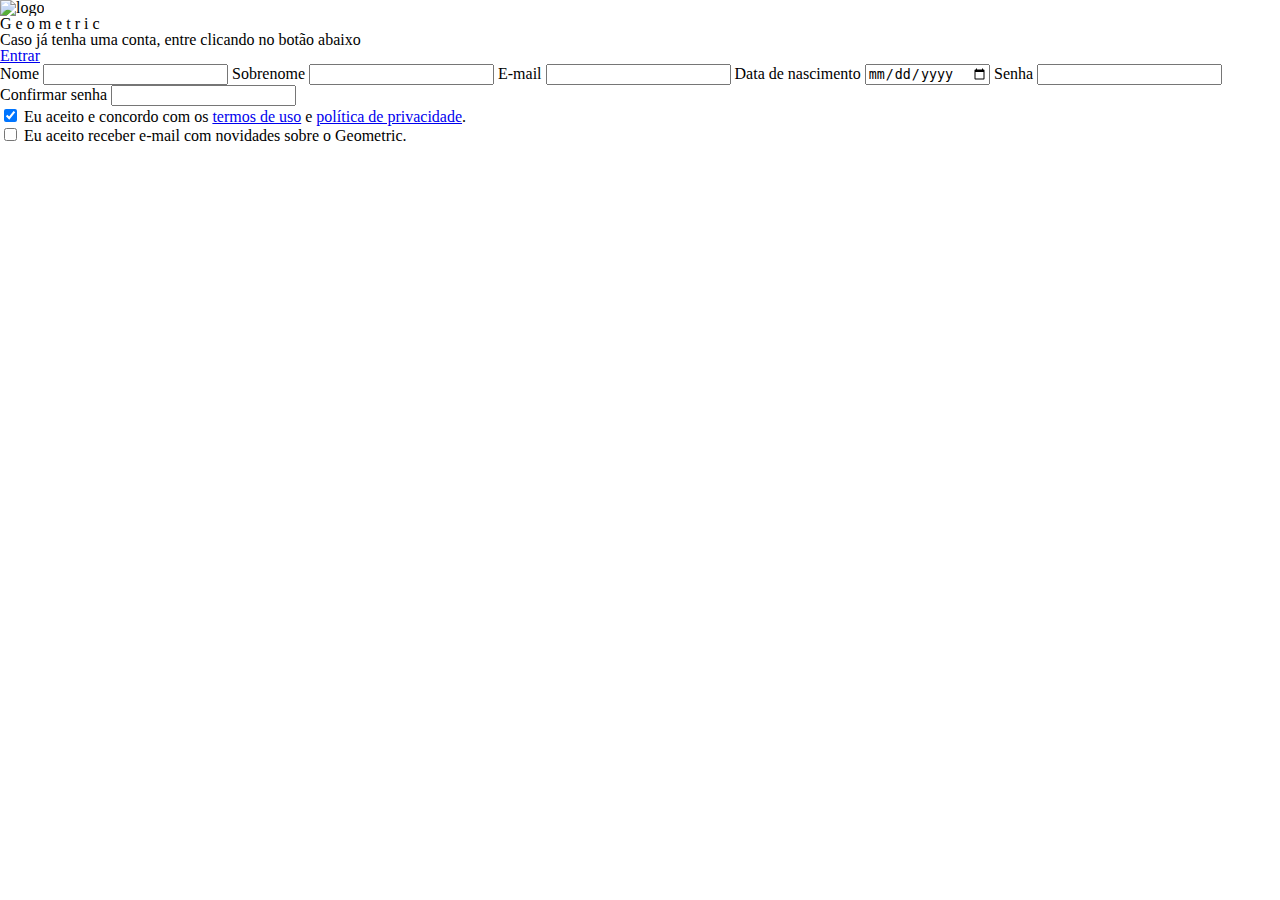
==== index.html @ 86b9c0db "Teste finalização 010" ====
<!DOCTYPE html>
<html lang="pt-br">
<head>
    <meta charset="UTF-8">
    <meta http-equiv="X-UA-Compatible" content="IE=edge">
    <meta name="viewport" content="width=device-width, initial-scale=1.0">
    <link rel="stylesheet" href="Style/reset.css">
    <link rel="stylesheet" href="style.css">
    <title>Cadastrar</title>
</head>
<body>
    <main class="conteudo">
        <section class="escrita">
            <img class="escrita-imagem" src="../Imagens/verde.png" alt="logo">
            <h1 class="escrita-titulo">G e o m e t r i c</h1>
            <p class="escrita-paragrafo">Caso já tenha uma conta, entre clicando no botão abaixo</p>
            <a class="escrita-link" href="###">Entrar</a>
        </section>
        <section class="formulario">
            <div class="formulario-informacoes">
                <label for="nome-usuario">Nome</label>
                    <input class="input" id="nome-usuario" type="text" name="nome" required>
                <label for="sobrenome-usuario">Sobrenome</label>
                    <input class="input" id="sobrenome-usuario" type="text" name="sobrenome" required>
                <label for="email-usuario">E-mail </label>
                    <input class="input" id="email-usuario" type="email" name="email" required>
                <label for="data-nascimento">Data de nascimento </label>
                    <input class="input" id="data-nascimento" type="date" name="data-nascimento" required>
                <label for="senha-usuario">Senha</label>
                    <input class="input" id="senha-usuario" type="password" name="senha" required>
                <label for="confirmar-senha-usuario">Confirmar senha</label>
                    <input class="input" id="confirmar-senha-usuario" type="password" name="confirmar-senha" required>
            </div> 
            <div class="formulario-checkbox">
                <div class="formulario-checkbox-termo">
                    <input class="checkbox-termos" id="termos" type="checkbox" name="termos" checked>
                    <label class="checkbox-label" for="termos">Eu aceito e concordo com os <a class="checkbox-link" href="###">termos de uso</a> e <a class="checkbox-link" href="###">política de privacidade</a>.</label>
                </div>
                <div class="formulario-checkbox-email">
                    <input class="checkbox-email" id="receber-email" type="checkbox" name="receber-email" value="email">
                    <label class="checkbox-label" for="receber-email">Eu aceito receber e-mail com novidades sobre o Geometric.</label>
                </div>
            </div>

        </section>
    </main>  
</body>
</html>
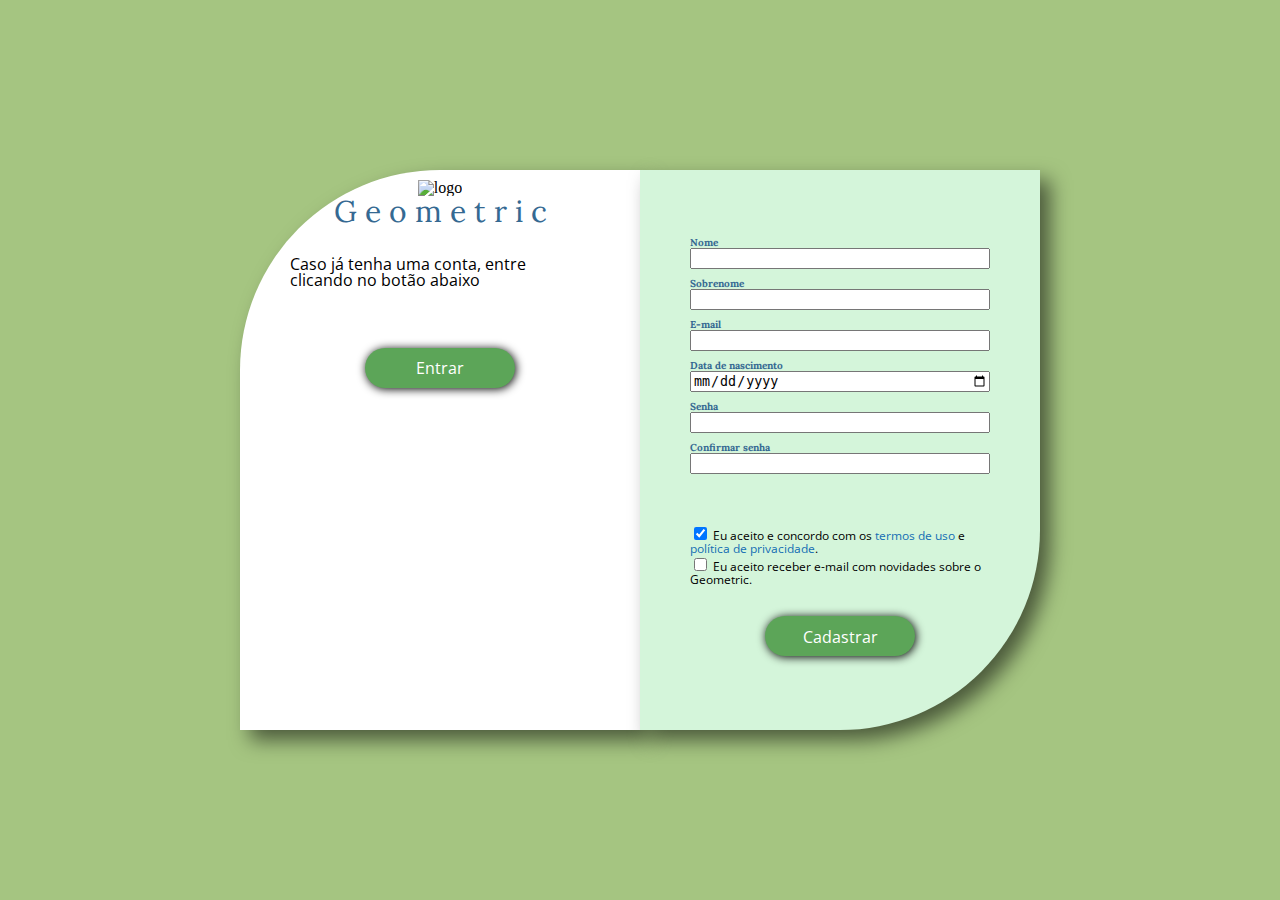
==== commit 4b6e3643: "Rename cadastrar.html to index.html" ====
--- a/index.html
+++ b/index.html
@@ -5,13 +5,15 @@
     <meta http-equiv="X-UA-Compatible" content="IE=edge">
     <meta name="viewport" content="width=device-width, initial-scale=1.0">
     <link rel="stylesheet" href="Style/reset.css">
-    <link rel="stylesheet" href="style.css">
+    <link rel="stylesheet" href="Style/style.css">
     <title>Cadastrar</title>
 </head>
 <body>
     <main class="conteudo">
         <section class="escrita">
-            <img class="escrita-imagem" src="../Imagens/verde.png" alt="logo">
+            <picture>
+                <img class="escrita-imagem" src="../Imagens/verde.png" alt="logo">
+            </picture>
             <h1 class="escrita-titulo">G e o m e t r i c</h1>
             <p class="escrita-paragrafo">Caso já tenha uma conta, entre clicando no botão abaixo</p>
             <a class="escrita-link" href="###">Entrar</a>
@@ -19,17 +21,17 @@
         <section class="formulario">
             <div class="formulario-informacoes">
                 <label for="nome-usuario">Nome</label>
-                    <input class="input" id="nome-usuario" type="text" name="nome" required>
+                    <input type="text" name="nome" required> 
                 <label for="sobrenome-usuario">Sobrenome</label>
-                    <input class="input" id="sobrenome-usuario" type="text" name="sobrenome" required>
+                    <input type="text" name="sobrenome" required>
                 <label for="email-usuario">E-mail </label>
-                    <input class="input" id="email-usuario" type="email" name="email" required>
+                    <input type="email" name="email" required>
                 <label for="data-nascimento">Data de nascimento </label>
-                    <input class="input" id="data-nascimento" type="date" name="data-nascimento" required>
+                    <input type="date" name="data-nascimento" required>
                 <label for="senha-usuario">Senha</label>
-                    <input class="input" id="senha-usuario" type="password" name="senha" required>
+                    <input type="password" name="senha" required>
                 <label for="confirmar-senha-usuario">Confirmar senha</label>
-                    <input class="input" id="confirmar-senha-usuario" type="password" name="confirmar-senha" required>
+                    <input type="password" name="confirmar-senha">
             </div> 
             <div class="formulario-checkbox">
                 <div class="formulario-checkbox-termo">
@@ -41,8 +43,10 @@
                     <label class="checkbox-label" for="receber-email">Eu aceito receber e-mail com novidades sobre o Geometric.</label>
                 </div>
             </div>
-
+            <div class="formulario-botao">
+                <input class="formulario-botao-cadastrar" type="button" value="Cadastrar" name="botao-cadastrar">
+            </div>
         </section>
     </main>  
 </body>
-</html>+</html>
--- a/Style/style.css
+++ b/Style/style.css
@@ -0,0 +1,134 @@
+@import url('https://fonts.googleapis.com/css2?family=Lora:ital,wght@1,700&family=Open+Sans:wght@300&display=swap');
+
+html, body {
+    width: 100%;
+    height: 100%;
+}
+
+body {
+    background: #a5c581;
+}
+
+.conteudo {
+    height: 100%;
+    display: flex;
+    justify-content: center; 
+    align-items: center; 
+}
+
+.escrita {
+    display: flex;
+    flex-direction: column;
+    align-items: center;
+    background-color: #ffffff;
+    height: 500px;
+    width: 300px;  
+    border-radius: 200px 0px 0px 0px; 
+    padding: 10px 50px 50px 50px;
+    box-shadow: 10px 10px 20px rgba(0, 0, 0, 0.548);
+}
+
+.escrita-imagem {
+    width: 300px;
+}
+
+.escrita-titulo {
+    font-size: 30px;
+    font-family: 'Lora', serif;
+    text-align: center;
+    color: #356992;
+}
+
+.escrita-paragrafo {
+    font-family: 'Open Sans', sans-serif;
+    padding: 30px 0px 60px 0px;
+    color: rgb(0, 0, 0);    
+}
+
+.escrita-link, .formulario-botao-cadastrar {
+    font-family: 'Open Sans', sans-serif;
+    font-size: 16px;
+    text-decoration: none;
+    background-color: #5ca558;
+    color: white;
+    height: 40px;
+    width: 150px;
+    line-height: 40px;
+    border-radius: 20px;
+    text-align: center; 
+    border: none;
+    box-shadow: 1px 1px 10px black;
+}
+
+.escrita-link:hover, .formulario-botao-cadastrar:hover  {
+    background-color: #66cc60;
+    cursor: pointer;
+}
+
+.formulario {
+    background-color: rgb(212, 245, 218);
+    height: 490px;
+    width: 300px;
+    border-radius: 0px 0px 200px 0px;
+    padding: 20px 50px 50px 50px;    
+    box-shadow: 10px 10px 20px rgba(0, 0, 0, 0.548);    
+}
+
+.formulario-informacoes {
+    display: flex;
+    flex-direction: column;
+    padding-top: 38px;
+    color: #000000;
+}
+
+.formulario-informacoes label{
+    padding-top: 10px;
+    font-size: 12px;
+    font-size: 10px;
+    font-family: 'Lora', serif;
+    color: #356992;
+    font-weight: bold;
+}
+
+.formulario-checkbox {
+    display: flex;
+    flex-direction: column;
+    padding-top: 50px;
+    font-size: 12px;
+    font-family: 'Open Sans', sans-serif;
+    color: rgb(0, 0, 0);
+}
+
+.input {
+    background-color: #356a9200;
+    border: none;
+    border-bottom: #50890f solid 1.5px;
+    height: 20px;
+}
+
+.input:hover {
+    border-bottom: #72c216 solid 1.5px;
+    background: linear-gradient(80deg, #89be4d00 10%, #ace26e7c);
+    color: #000000;
+    height: 25px;
+}
+
+.input:focus {
+    background: linear-gradient(80deg, #ace26e7c 10%, #89be4d00);
+    transition-delay: 200s;
+}
+
+.checkbox-link {
+    text-decoration: none;
+    color: #146fb4;
+}
+
+.checkbox-link:hover {
+    text-decoration: underline;
+}
+
+.formulario-botao {
+    display: flex;
+    justify-content: center;
+    padding-top: 30px;
+}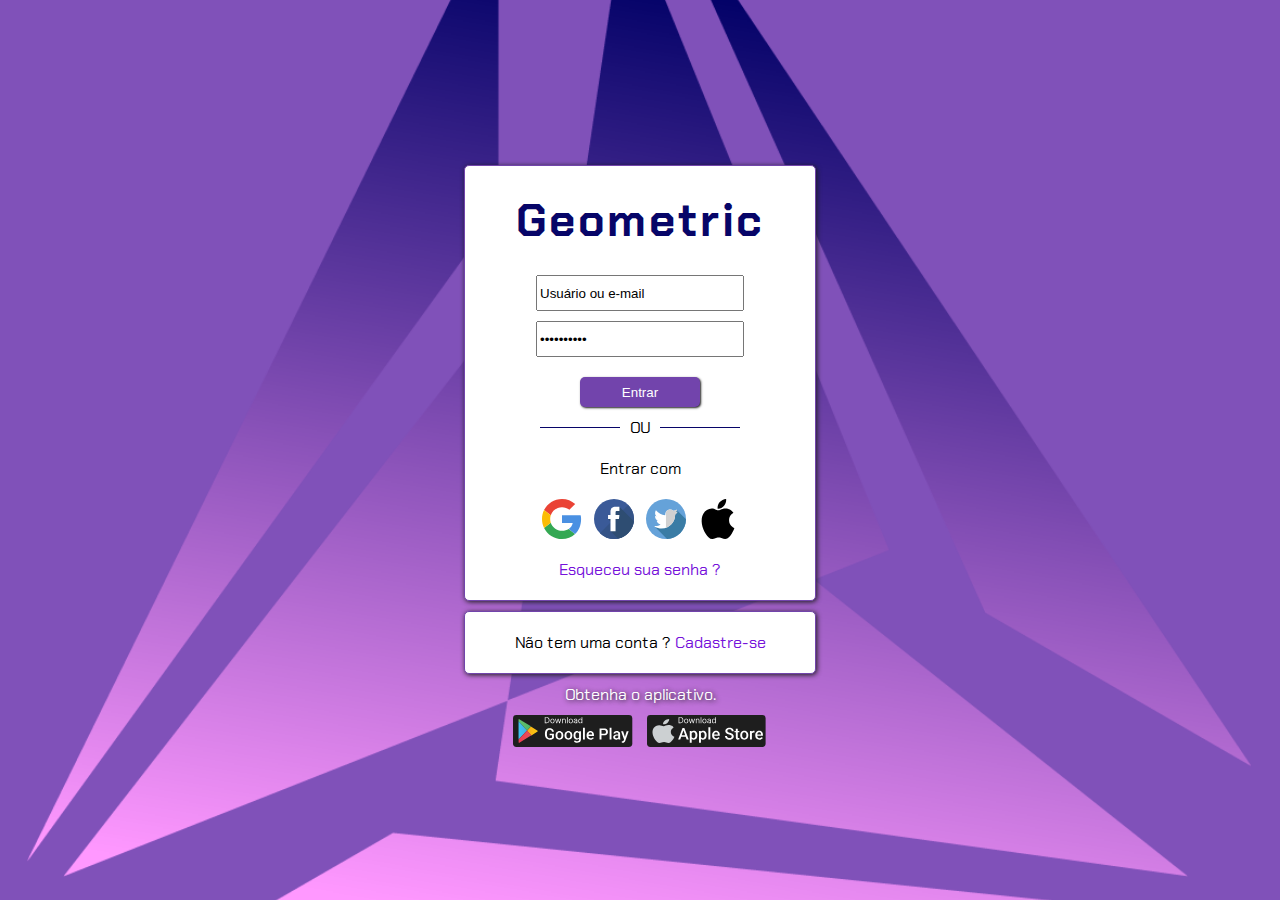
==== commit b25c1cce: "upgrade login page" ====
--- a/index.html
+++ b/index.html
@@ -4,49 +4,49 @@
     <meta charset="UTF-8">
     <meta http-equiv="X-UA-Compatible" content="IE=edge">
     <meta name="viewport" content="width=device-width, initial-scale=1.0">
-    <link rel="stylesheet" href="Style/reset.css">
-    <link rel="stylesheet" href="Style/style.css">
-    <title>Cadastrar</title>
+    <link rel="stylesheet" href="./reset/reset.css">
+    <link rel="stylesheet" href="./styles/login.css">
+    <title>Geometric</title>
 </head>
 <body>
-    <main class="conteudo">
-        <section class="escrita">
-            <picture>
-                <img class="escrita-imagem" src="../Imagens/verde.png" alt="logo">
-            </picture>
-            <h1 class="escrita-titulo">G e o m e t r i c</h1>
-            <p class="escrita-paragrafo">Caso já tenha uma conta, entre clicando no botão abaixo</p>
-            <a class="escrita-link" href="###">Entrar</a>
+        <section>
+            <div id="sec-1">
+                <header>
+                    <h1>Geometric</h1>
+                </header>
+                <main>
+                    <input type="email" name="email" id="email" value="Usuário ou e-mail">
+                    <input type="password" name="password" id="password" value="0123456789">
+                    <button id="login">Entrar</button>
+
+                    <div id="lines">
+                        <div class="line"></div>
+                        <div>
+                            <span>OU</span>
+                        </div>
+                        <div class="line"></div>
+                    </div>
+                    <span>Entrar com</span>
+
+                    <div id="icons-login">
+                        <img class="icon-login" src="./images/icon-google.svg" alt="Entrar com Google">
+                        <img class="icon-login" src="./images/icon-facebook.svg" alt="Entrar com Facebook">
+                        <img class="icon-login" src="./images/icon-twitter.svg" alt="Entrar com Twitter">
+                        <img class="icon-login" src="./images/icon-apple.svg" alt="Entrar com ID Apple">                     
+                    </div> 
+                    <a id="forgot-password" href="##">Esqueceu sua senha ?</a>          
+                </main>
+            </div>
+            <div id="sec-2">
+                <span>Não tem uma conta ? <a href="./pages/register.html">Cadastre-se</a></span>
+            </div>
+            <div id="downloads">
+                <span>Obtenha o aplicativo.</span>
+                <div>
+                    <img class="button-download" src="./images/download-g.svg" alt="Download Google Play">
+                    <img class="button-download" src="./images/download-a.svg" alt="Download Microsoft">
+                </div>
+            </div>            
         </section>
-        <section class="formulario">
-            <div class="formulario-informacoes">
-                <label for="nome-usuario">Nome</label>
-                    <input type="text" name="nome" required> 
-                <label for="sobrenome-usuario">Sobrenome</label>
-                    <input type="text" name="sobrenome" required>
-                <label for="email-usuario">E-mail </label>
-                    <input type="email" name="email" required>
-                <label for="data-nascimento">Data de nascimento </label>
-                    <input type="date" name="data-nascimento" required>
-                <label for="senha-usuario">Senha</label>
-                    <input type="password" name="senha" required>
-                <label for="confirmar-senha-usuario">Confirmar senha</label>
-                    <input type="password" name="confirmar-senha">
-            </div> 
-            <div class="formulario-checkbox">
-                <div class="formulario-checkbox-termo">
-                    <input class="checkbox-termos" id="termos" type="checkbox" name="termos" checked>
-                    <label class="checkbox-label" for="termos">Eu aceito e concordo com os <a class="checkbox-link" href="###">termos de uso</a> e <a class="checkbox-link" href="###">política de privacidade</a>.</label>
-                </div>
-                <div class="formulario-checkbox-email">
-                    <input class="checkbox-email" id="receber-email" type="checkbox" name="receber-email" value="email">
-                    <label class="checkbox-label" for="receber-email">Eu aceito receber e-mail com novidades sobre o Geometric.</label>
-                </div>
-            </div>
-            <div class="formulario-botao">
-                <input class="formulario-botao-cadastrar" type="button" value="Cadastrar" name="botao-cadastrar">
-            </div>
-        </section>
-    </main>  
 </body>
-</html>
+</html>--- a/styles/login.css
+++ b/styles/login.css
@@ -0,0 +1,177 @@
+@import url('https://fonts.googleapis.com/css2?family=Chakra+Petch:wght@500;700&display=swap');
+
+body {
+    width: 100vw;
+    height: 100vh;
+    margin: 0;    
+    font-family: 'Chakra Petch', sans-serif;   
+    display: flex;
+    align-items: center;
+    justify-content: center; 
+    gap: 10px;
+    background-color: #8051b9;  
+    background-image: url(../images-geometric/roxo.png);
+    background-position: -20%;
+    background-repeat: no-repeat;
+    background-size: cover;
+    background-attachment: fixed;
+}
+
+a {
+    text-decoration: none;
+    color:  #7612da;
+}
+
+a:visited {
+    color: #070568;
+}
+
+section {
+    height: 570px;
+}
+
+section:nth-child(1) {
+    display: flex;
+    flex-direction: column;
+    align-items: center;
+    gap: 10px;
+    width: 350px;
+}
+
+#sec-1 {
+    width: 100%;
+    border: 1px solid #7244ac;
+}
+
+#sec-2 {
+    width: 100%;
+    border: 1px solid #7244ac;
+    text-align: center;
+    padding: 20px 0;
+}
+
+#sec-1, #sec-2 {
+    background-color: white;
+    border-radius: 5px;
+    box-shadow: 1px 1px 5px #1e1e1e;
+}
+
+h1 {
+    letter-spacing: 3px;
+    color: #070568;
+    font-size: 45px;    
+    text-align: center;
+    margin: 25px auto;
+}
+
+main {
+    display: flex;
+    flex-direction: column;
+    align-items: center;
+}
+
+input {
+    width: 200px;
+    height: 30px;
+    margin-bottom: 10px;
+}
+
+#login {
+    width: 120px;
+    height: 30px;
+    background-color: #7244ac;
+    color: white;
+    border: none;
+    border-radius: 5px;
+    margin: 10px auto 10px;
+    box-shadow: 1px 1px 2.2px #1e1e1e;
+    cursor: pointer;
+}
+
+#login:hover {
+    background-color: #632f97;
+}
+
+#login:active {
+    margin: 11px auto 9px;
+}
+
+#lines {
+    display: flex;
+    justify-content: center;
+    align-items: center;
+    gap: 10px;
+    color: #070568;
+}
+
+.line {
+    width: 80px;
+    height: 1px;
+    border: none;
+    background-color: #070568;
+}
+
+span {
+    margin: 20px auto;
+    color: black;
+}
+
+#icons-login {
+    display: flex;
+    gap: 12px;;
+}
+
+.icon-login:hover {    
+    cursor: pointer;
+    animation: increaseIcon .2s forwards;
+}
+
+.icon-login {
+    width: 40px;
+}
+
+#forgot-password {
+    margin: 20px;
+}
+
+#downloads {
+    display: flex;
+    flex-direction: column;
+    align-items: center;
+    width: 100%;
+}
+
+#downloads span {
+    margin: 0  0 10px 0;
+    color: white;
+    text-shadow: 1px 1px 5px #1e1e1e;
+}
+
+.button-download {
+    width: 120px;
+}
+
+.button-download:nth-child(1) {
+    margin-right: 10px;
+}
+
+.button-download:hover {
+    cursor: pointer;
+    animation: increaseIcon .2s forwards;
+}
+
+@media (max-width: 856px) {
+    body {
+    background-position: center;
+    }
+}
+
+@keyframes increaseIcon {
+    0% {
+        transform: scale(1);
+    }
+    100% {
+        transform: scale(1.2);
+    }
+}
+
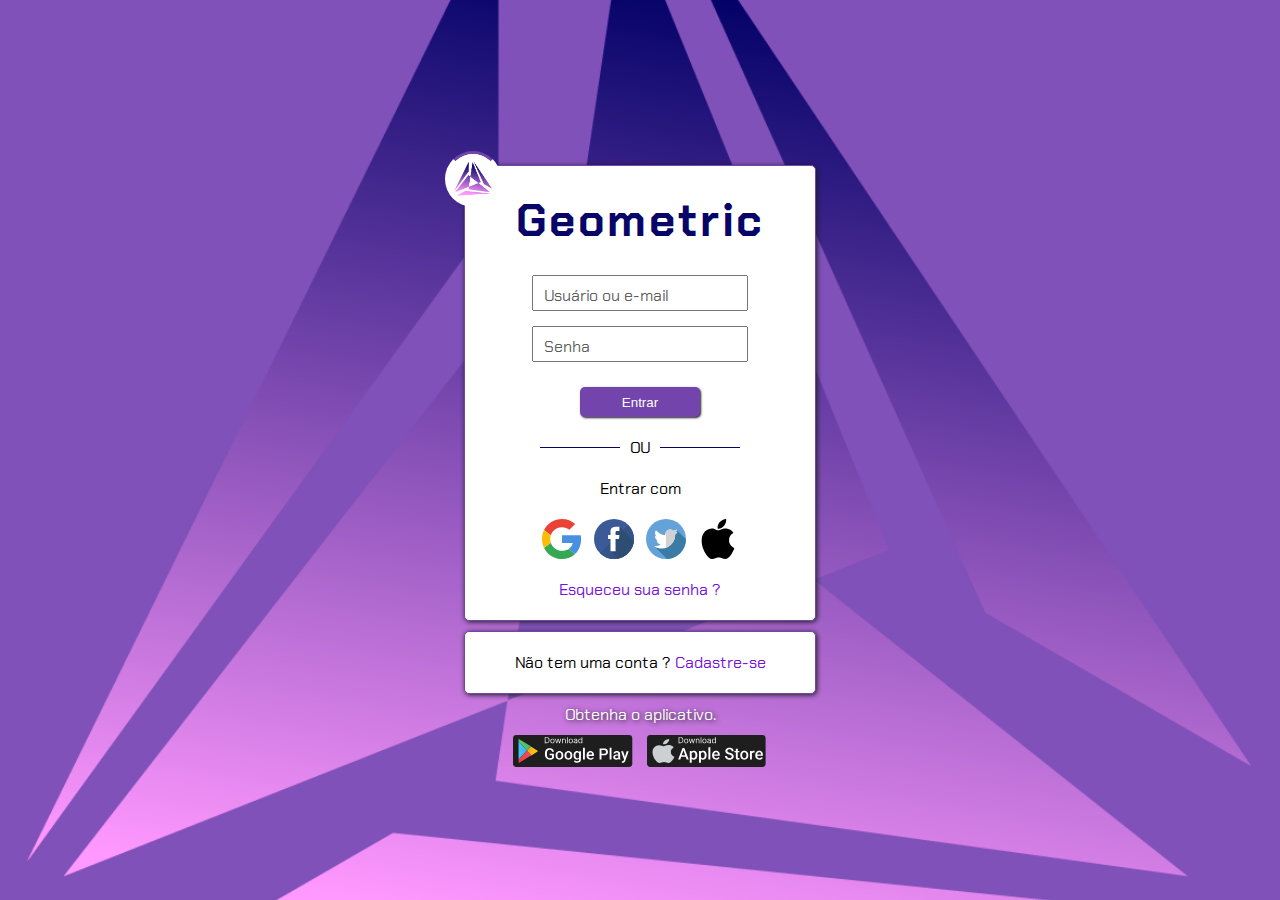
==== commit 521eee16: "create button themes" ====
--- a/index.html
+++ b/index.html
@@ -9,44 +9,57 @@
     <title>Geometric</title>
 </head>
 <body>
-        <section>
-            <div id="sec-1">
-                <header>
-                    <h1>Geometric</h1>
-                </header>
-                <main>
-                    <input type="email" name="email" id="email" value="Usuário ou e-mail">
-                    <input type="password" name="password" id="password" value="0123456789">
+    <section>
+        <div id="sec-1">
+            <header> 
+                <div id="theme">            
+                    <div id="animate-theme"></div>
+                    <div id="img-theme">
+                        <img src="./images-geometric/roxo.png" alt="Temas">
+                    </div>
+                </div>   
+                <h1>Geometric</h1>
+            </header>
+            <main>
+                <form action="">
+                    <div class="inputs">
+                        <input type="text" name="user-email" id="user-email" required>
+                        <label for="user-email">Usuário ou e-mail</label>
+                    </div>
+                    <div class="inputs">
+                        <input type="password" name="password" id="password" required>
+                        <label for="password">Senha</label>
+                    </div>
                     <button id="login">Entrar</button>
+                </form>
+                <div id="lines">
+                    <div class="line"></div>
+                    <div>
+                        <span>OU</span>
+                    </div>
+                    <div class="line"></div>
+                </div>
+                <span>Entrar com</span>
 
-                    <div id="lines">
-                        <div class="line"></div>
-                        <div>
-                            <span>OU</span>
-                        </div>
-                        <div class="line"></div>
-                    </div>
-                    <span>Entrar com</span>
-
-                    <div id="icons-login">
-                        <img class="icon-login" src="./images/icon-google.svg" alt="Entrar com Google">
-                        <img class="icon-login" src="./images/icon-facebook.svg" alt="Entrar com Facebook">
-                        <img class="icon-login" src="./images/icon-twitter.svg" alt="Entrar com Twitter">
-                        <img class="icon-login" src="./images/icon-apple.svg" alt="Entrar com ID Apple">                     
-                    </div> 
-                    <a id="forgot-password" href="##">Esqueceu sua senha ?</a>          
-                </main>
+                <div id="icons-login">
+                    <img class="icon-login" src="./images/icon-google.svg" alt="Entrar com Google">
+                    <img class="icon-login" src="./images/icon-facebook.svg" alt="Entrar com Facebook">
+                    <img class="icon-login" src="./images/icon-twitter.svg" alt="Entrar com Twitter">
+                    <img class="icon-login" src="./images/icon-apple.svg" alt="Entrar com ID Apple">                     
+                </div> 
+                <a id="forgot-password" href="##">Esqueceu sua senha ?</a>          
+            </main>
+        </div>
+        <div id="sec-2">
+            <span>Não tem uma conta ? <a href="./pages/register.html">Cadastre-se</a></span>
+        </div>
+        <div id="downloads">
+            <span>Obtenha o aplicativo.</span>
+            <div>
+                <img class="button-download" src="./images/download-g.svg" alt="Download Google Play">
+                <img class="button-download" src="./images/download-a.svg" alt="Download Microsoft">
             </div>
-            <div id="sec-2">
-                <span>Não tem uma conta ? <a href="./pages/register.html">Cadastre-se</a></span>
-            </div>
-            <div id="downloads">
-                <span>Obtenha o aplicativo.</span>
-                <div>
-                    <img class="button-download" src="./images/download-g.svg" alt="Download Google Play">
-                    <img class="button-download" src="./images/download-a.svg" alt="Download Microsoft">
-                </div>
-            </div>            
-        </section>
+        </div>            
+    </section>
 </body>
 </html>--- a/styles/login.css
+++ b/styles/login.css
@@ -26,6 +26,46 @@
     color: #070568;
 }
 
+header {
+    position: relative;
+}
+
+#img-theme,
+#animate-theme{
+    display: flex;
+    align-items: center;
+    justify-content: center;
+    width: 50px;
+    height: 50px;
+    border-radius: 100%;
+    background-color: white;
+    position: absolute;
+}
+
+#img-theme{
+    margin: -37px 0 0 -17px;
+}
+
+#animate-theme {    
+    margin: -40px 0 0 -20px;
+    border: 3px solid white;
+    border-top: 3px solid #7244ac;
+    animation: rotateBorder 1.3s infinite;
+}
+
+@keyframes rotateBorder {
+    0% {
+        transform: rotateZ(0deg);
+    }
+    100% {
+        transform: rotateZ(360deg);
+    }
+}
+
+header div img {
+    width: 40px;
+}
+
 section {
     height: 570px;
 }
@@ -70,10 +110,58 @@
     align-items: center;
 }
 
+form {
+    display: flex;
+    flex-direction: column;
+}
+
 input {
     width: 200px;
     height: 30px;
-    margin-bottom: 10px;
+    outline: 0;
+    padding-left: 10px;
+}
+
+input:nth-child(1) {
+    margin-bottom: 15px;
+}
+
+input:focus,
+input:valid {
+    border: 1px solid #7544a6;
+    border-radius: 2px;
+    height: 32px;
+    width: 202px;
+}
+
+.inputs {
+    position: relative;
+}
+
+.inputs label{
+    position: absolute;
+    cursor: text;
+    left: 0;
+    margin: 10px 12px;    
+    color: #1e1e1ebd;
+}
+
+input:focus ~ label,
+input:valid ~ label {
+    padding: 0 2px;
+    background-color: white;
+    color: #7544a6;
+    animation: liftLabel .5s forwards;
+    margin: 10px 10px;
+}
+
+@keyframes liftLabel {
+    0% {
+        transform: translateY(0);
+    }
+    100% {
+        transform: translateY(-20px);
+    }
 }
 
 #login {
@@ -83,7 +171,7 @@
     color: white;
     border: none;
     border-radius: 5px;
-    margin: 10px auto 10px;
+    margin: 10px auto 20px;
     box-shadow: 1px 1px 2.2px #1e1e1e;
     cursor: pointer;
 }
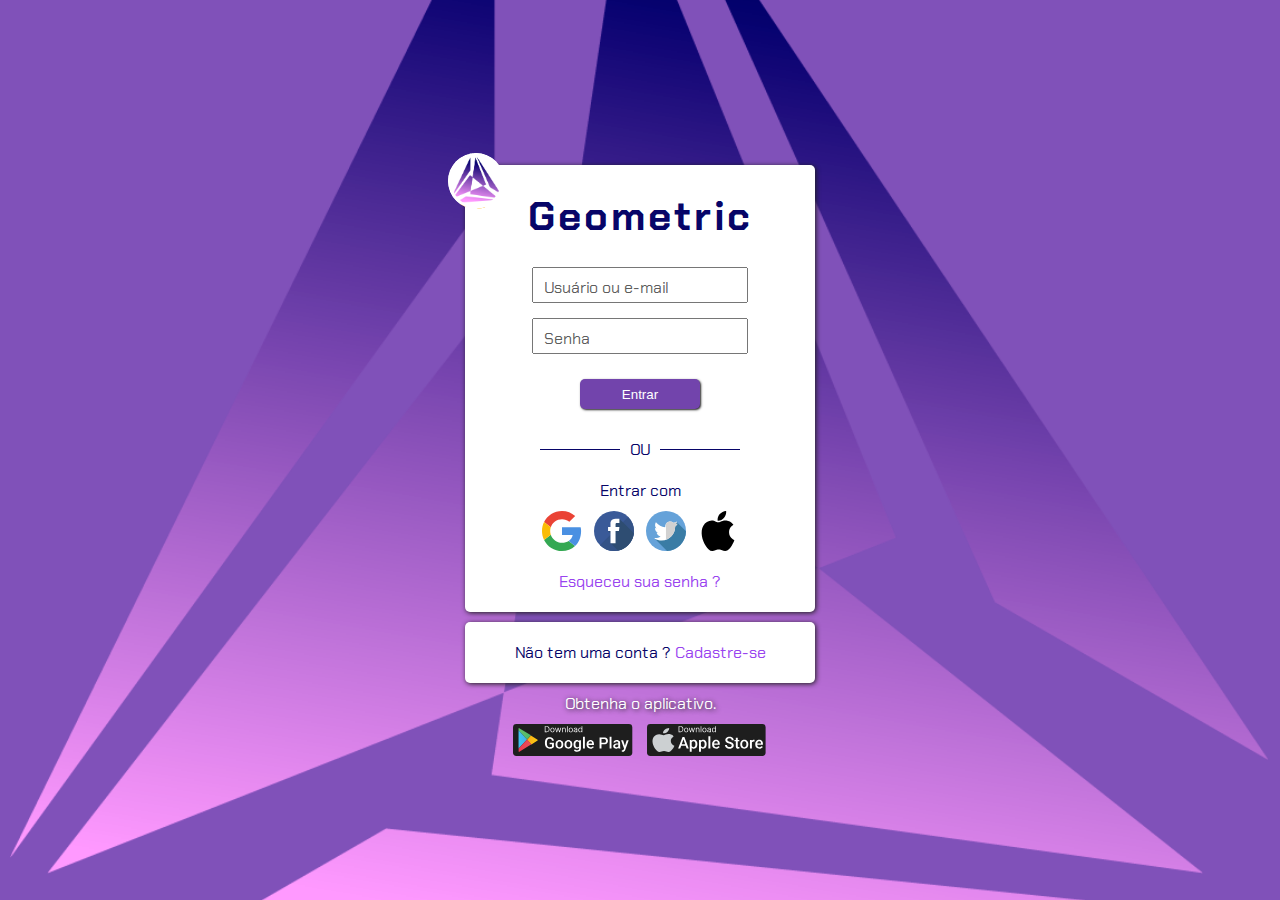
==== commit 9594cf2b: "factorization css and html" ====
--- a/index.html
+++ b/index.html
@@ -12,10 +12,14 @@
     <section>
         <div id="sec-1">
             <header> 
-                <div id="theme">            
-                    <div id="animate-theme"></div>
-                    <div id="img-theme">
+                <div>            
+                    <img id="img-theme" src="./images-geometric/roxo.png" alt="Temas">
+                    <div id="images-theme">
+                        <span>Temas</span>
                         <img src="./images-geometric/roxo.png" alt="Temas">
+                        <img src="./images-geometric/amarelo.png" alt="Temas">
+                        <img src="./images-geometric/azul.png" alt="Temas">
+                        <img src="./images-geometric/verde.png" alt="Temas">
                     </div>
                 </div>   
                 <h1>Geometric</h1>
@@ -34,18 +38,15 @@
                 </form>
                 <div id="lines">
                     <div class="line"></div>
-                    <div>
-                        <span>OU</span>
-                    </div>
+                    <span>OU</span>
                     <div class="line"></div>
                 </div>
                 <span>Entrar com</span>
-
                 <div id="icons-login">
-                    <img class="icon-login" src="./images/icon-google.svg" alt="Entrar com Google">
-                    <img class="icon-login" src="./images/icon-facebook.svg" alt="Entrar com Facebook">
-                    <img class="icon-login" src="./images/icon-twitter.svg" alt="Entrar com Twitter">
-                    <img class="icon-login" src="./images/icon-apple.svg" alt="Entrar com ID Apple">                     
+                    <img src="./images/icon-google.svg" alt="Entrar com Google">
+                    <img src="./images/icon-facebook.svg" alt="Entrar com Facebook">
+                    <img src="./images/icon-twitter.svg" alt="Entrar com Twitter">
+                    <img src="./images/icon-apple.svg" alt="Entrar com ID Apple">                     
                 </div> 
                 <a id="forgot-password" href="##">Esqueceu sua senha ?</a>          
             </main>
--- a/styles/login.css
+++ b/styles/login.css
@@ -1,106 +1,108 @@
 @import url('https://fonts.googleapis.com/css2?family=Chakra+Petch:wght@500;700&display=swap');
 
 body {
+    display: flex;
+    align-items: center;
+    justify-content: center; 
     width: 100vw;
     height: 100vh;
-    margin: 0;    
-    font-family: 'Chakra Petch', sans-serif;   
-    display: flex;
-    align-items: center;
-    justify-content: center; 
-    gap: 10px;
+    margin: 0;  
+    gap: 10px;  
+       
     background-color: #8051b9;  
     background-image: url(../images-geometric/roxo.png);
     background-position: -20%;
     background-repeat: no-repeat;
     background-size: cover;
     background-attachment: fixed;
-}
-
-a {
-    text-decoration: none;
-    color:  #7612da;
-}
-
-a:visited {
-    color: #070568;
-}
-
-header {
-    position: relative;
-}
-
-#img-theme,
-#animate-theme{
-    display: flex;
-    align-items: center;
-    justify-content: center;
+
+    font-family: 'Chakra Petch', sans-serif; 
+}
+
+section {
+    display: flex;
+    flex-direction: column;
+    gap: 10px;
+    height: 570px;
+    width: 350px;
+}
+
+#sec-1, #sec-2 {
+    background-color: white;
+    border-radius: 5px;
+    box-shadow: 1px 1px 5px #1e1e1e;
+}
+
+header div:nth-child(1) {
+    display: flex;
+    align-items: center;    
+    position: absolute; 
+    overflow: hidden;   
+    width: 56px;
+    height: 56px;
+    border-radius: 100%;        
+    margin: -37px 0 0 -17px;
+    background-color: white;
+}
+
+header div:nth-child(1):hover {
+    animation: showThemes 1s forwards;
+}
+
+#img-theme{
+    display: flex;
+    align-items: center;
+    justify-content: center;    
+    position: absolute;   
     width: 50px;
     height: 50px;
-    border-radius: 100%;
-    background-color: white;
-    position: absolute;
-}
-
-#img-theme{
-    margin: -37px 0 0 -17px;
-}
-
-#animate-theme {    
-    margin: -40px 0 0 -20px;
     border: 3px solid white;
-    border-top: 3px solid #7244ac;
-    animation: rotateBorder 1.3s infinite;
-}
-
-@keyframes rotateBorder {
-    0% {
-        transform: rotateZ(0deg);
-    }
-    100% {
-        transform: rotateZ(360deg);
-    }
-}
-
-header div img {
-    width: 40px;
-}
-
-section {
-    height: 570px;
-}
-
-section:nth-child(1) {
-    display: flex;
-    flex-direction: column;
-    align-items: center;
+    border-radius: 100%; 
+    background-color: white;
+}
+
+#images-theme {
+    display: flex;
+    flex-direction: column;
+    align-items: center;   
     gap: 10px;
-    width: 350px;
-}
-
-#sec-1 {
-    width: 100%;
-    border: 1px solid #7244ac;
-}
-
-#sec-2 {
-    width: 100%;
-    border: 1px solid #7244ac;
-    text-align: center;
-    padding: 20px 0;
-}
-
-#sec-1, #sec-2 {
-    background-color: white;
-    border-radius: 5px;
-    box-shadow: 1px 1px 5px #1e1e1e;
+    margin-top: 50px;
+}
+
+#images-theme span {
+    padding: 0;
+    margin: 10px 0 0 0;
+}
+
+#images-theme img {
+    width: 30px;
+}
+
+#images-theme img:hover {    
+    animation: increaseIcon .2s forwards;
+    cursor: pointer;
+}
+
+@keyframes showThemes {
+    0%{
+        border-radius: 50px;
+    }
+    100%{
+        display: flex;
+        flex-direction: column;
+        width: 60px;
+        margin: -26px 0 0 -65px;
+        border-radius: 5px;
+        padding-bottom: 200px;
+        padding-top: 10px;
+    }
 }
 
 h1 {
+    text-align: center;    
+    font-size: 2.5rem;   
     letter-spacing: 3px;
-    color: #070568;
-    font-size: 45px;    
-    text-align: center;
+    color: #070568; 
     margin: 25px auto;
 }
 
@@ -113,6 +115,10 @@
 form {
     display: flex;
     flex-direction: column;
+}
+
+.inputs {
+    position: relative;
 }
 
 input {
@@ -120,9 +126,6 @@
     height: 30px;
     outline: 0;
     padding-left: 10px;
-}
-
-input:nth-child(1) {
     margin-bottom: 15px;
 }
 
@@ -134,10 +137,6 @@
     width: 202px;
 }
 
-.inputs {
-    position: relative;
-}
-
 .inputs label{
     position: absolute;
     cursor: text;
@@ -165,15 +164,15 @@
 }
 
 #login {
+    cursor: pointer;    
+    border: none;
     width: 120px;
     height: 30px;
-    background-color: #7244ac;
-    color: white;
-    border: none;
     border-radius: 5px;
     margin: 10px auto 20px;
+    color: white;
+    background-color: #7244ac;
     box-shadow: 1px 1px 2.2px #1e1e1e;
-    cursor: pointer;
 }
 
 #login:hover {
@@ -181,7 +180,7 @@
 }
 
 #login:active {
-    margin: 11px auto 9px;
+    margin: 11px auto 19px;
 }
 
 #lines {
@@ -200,26 +199,41 @@
 }
 
 span {
-    margin: 20px auto;
-    color: black;
+    margin: 10px auto;
+    color: #070568;
 }
 
 #icons-login {
     display: flex;
-    gap: 12px;;
-}
-
-.icon-login:hover {    
-    cursor: pointer;
+    gap: 12px;   
+}
+
+#icons-login img {
+    width: 40px;
+}
+
+#icons-login img:hover {    
+    cursor: pointer;    
     animation: increaseIcon .2s forwards;
 }
 
-.icon-login {
-    width: 40px;
+a {
+    text-decoration: none;
+    color:  #9944ef;
+}
+
+a:visited {
+    color: #8000ff;
 }
 
 #forgot-password {
     margin: 20px;
+}
+
+#sec-2 {
+    width: 100%;
+    text-align: center;
+    padding: 20px 0;
 }
 
 #downloads {
@@ -261,5 +275,4 @@
     100% {
         transform: scale(1.2);
     }
-}
-
+}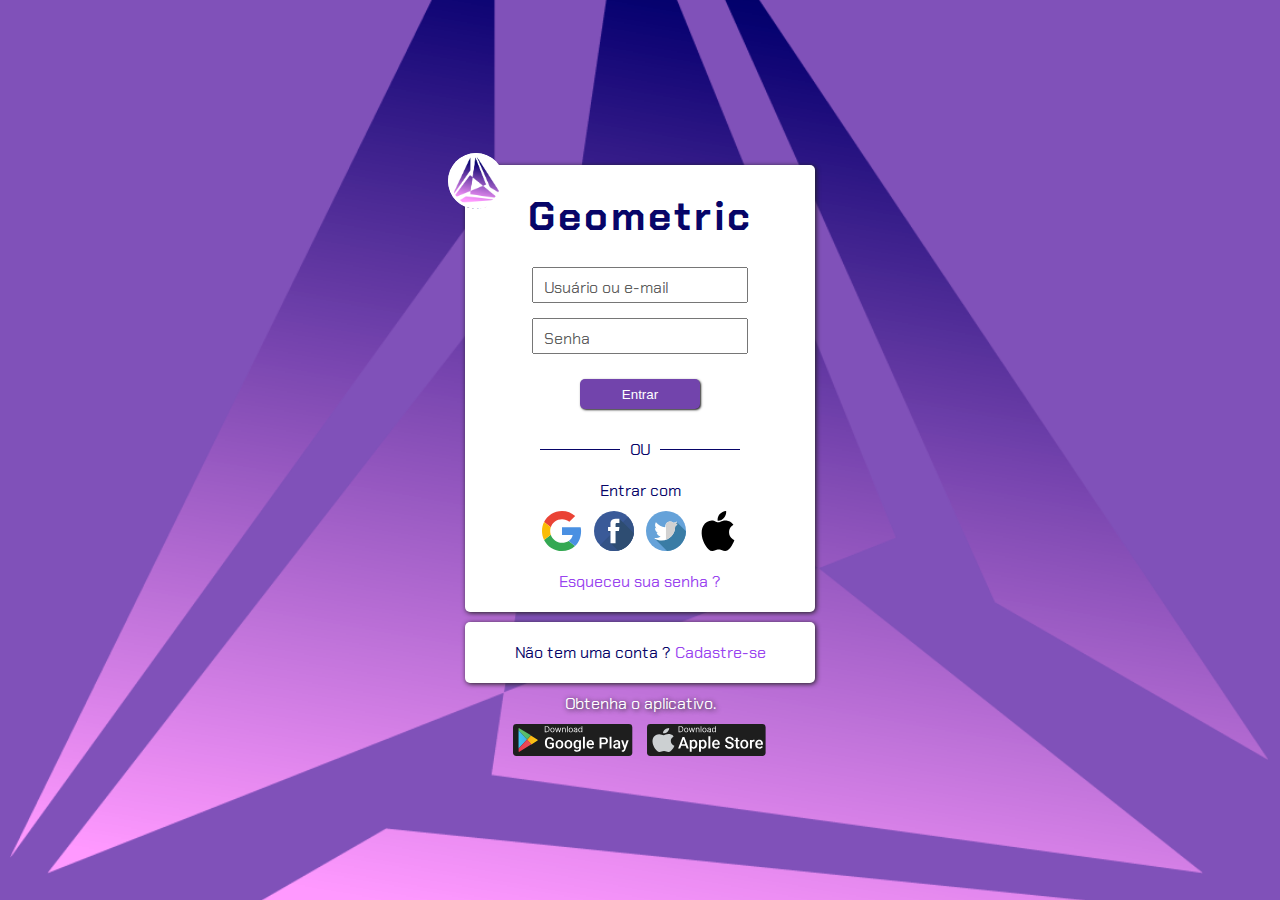
==== commit 5bc0b52c: "create file js" ====
--- a/index.html
+++ b/index.html
@@ -12,14 +12,14 @@
     <section>
         <div id="sec-1">
             <header> 
-                <div>            
+                <div id="tema">            
                     <img id="img-theme" src="./images-geometric/roxo.png" alt="Temas">
                     <div id="images-theme">
                         <span>Temas</span>
-                        <img src="./images-geometric/roxo.png" alt="Temas">
-                        <img src="./images-geometric/amarelo.png" alt="Temas">
-                        <img src="./images-geometric/azul.png" alt="Temas">
-                        <img src="./images-geometric/verde.png" alt="Temas">
+                        <img class="img-theme" src="./images-geometric/roxo.png" alt="Temas">
+                        <img class="img-theme" src="./images-geometric/amarelo.png" alt="Temas">
+                        <img class="img-theme" src="./images-geometric/azul.png" alt="Temas">
+                        <img class="img-theme" src="./images-geometric/verde.png" alt="Temas">
                     </div>
                 </div>   
                 <h1>Geometric</h1>
@@ -62,5 +62,6 @@
             </div>
         </div>            
     </section>
+    <script src="./scripts/login.js"></script>
 </body>
 </html>--- a/styles/login.css
+++ b/styles/login.css
@@ -45,8 +45,60 @@
     background-color: white;
 }
 
+header div:nth-child(1):not(:hover) {
+    animation: showThemesInit 2s forwards;
+}
+
+@keyframes showThemesInit {
+    0% {
+        display: flex;
+        flex-direction: column;
+        width: 60px;
+        margin: -26px 0 0 -65px;
+        border-radius: 5px;
+        padding-bottom: 30px;
+        border-radius: 10px; 
+    }
+    40% {        
+        padding-bottom: 0;  
+        margin: -25px 0 0 -64px;        
+        border-radius: 5px;
+    }
+    100% {        
+        display: flex;
+        flex-direction: column;
+        margin: -37px 0 0 -17px;
+        border-radius: 50px;
+    } 
+}
+
 header div:nth-child(1):hover {
-    animation: showThemes 1s forwards;
+    animation: showThemes 2s forwards;
+}
+@keyframes showThemes {
+    0% {
+        border-radius: 50px;
+    }
+    40% {
+        display: flex;
+        flex-direction: column;
+        width: 60px;
+        margin: -26px 0 0 -65px;
+        border-radius: 10px;
+        padding-bottom: 20px;        
+    }
+    100% {
+        display: flex;
+        flex-direction: column;
+        width: 60px;
+        margin: -26px 0 0 -65px;
+        border-radius: 5px;
+        padding-bottom: 190px;
+    }
+}
+
+header div:nth-child(1):not(:hover) img {
+    display: none;
 }
 
 #img-theme{
@@ -66,7 +118,7 @@
     flex-direction: column;
     align-items: center;   
     gap: 10px;
-    margin-top: 50px;
+    margin-top: 45px;
 }
 
 #images-theme span {
@@ -74,28 +126,13 @@
     margin: 10px 0 0 0;
 }
 
-#images-theme img {
+.img-theme {
     width: 30px;
 }
 
 #images-theme img:hover {    
     animation: increaseIcon .2s forwards;
     cursor: pointer;
-}
-
-@keyframes showThemes {
-    0%{
-        border-radius: 50px;
-    }
-    100%{
-        display: flex;
-        flex-direction: column;
-        width: 60px;
-        margin: -26px 0 0 -65px;
-        border-radius: 5px;
-        padding-bottom: 200px;
-        padding-top: 10px;
-    }
 }
 
 h1 {
@@ -275,4 +312,4 @@
     100% {
         transform: scale(1.2);
     }
-}+}
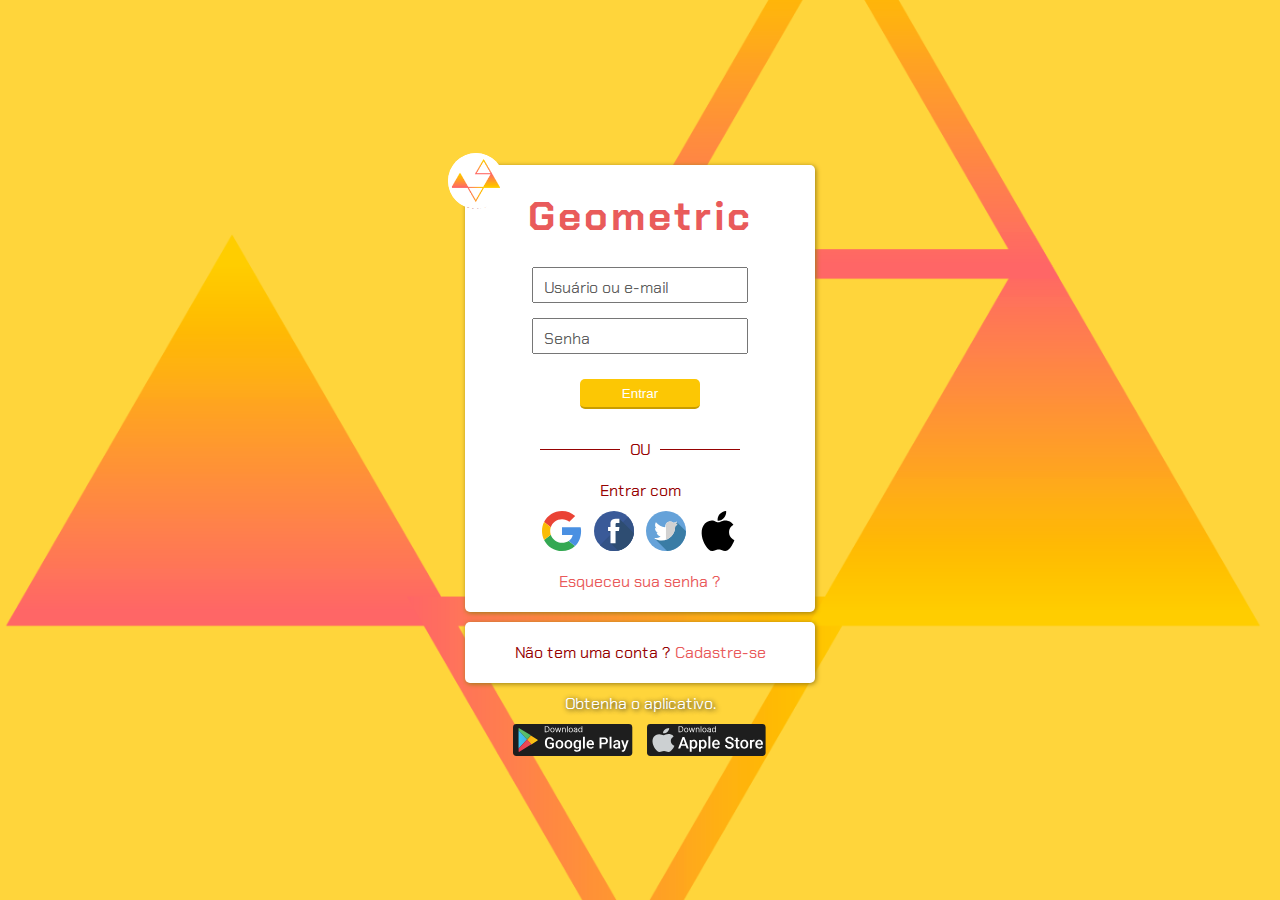
==== commit cd9ba9c2: "create themes" ====
--- a/index.html
+++ b/index.html
@@ -8,12 +8,12 @@
     <link rel="stylesheet" href="./styles/login.css">
     <title>Geometric</title>
 </head>
-<body>
+<body class="yellow">
     <section>
         <div id="sec-1">
             <header> 
                 <div id="tema">            
-                    <img id="img-theme" src="./images-geometric/roxo.png" alt="Temas">
+                    <img id="img-theme" src="./images-geometric/amarelo.png" alt="Temas">
                     <div id="images-theme">
                         <span>Temas</span>
                         <img class="img-theme" src="./images-geometric/roxo.png" alt="Temas">
--- a/styles/login.css
+++ b/styles/login.css
@@ -1,4 +1,68 @@
 @import url('https://fonts.googleapis.com/css2?family=Chakra+Petch:wght@500;700&display=swap');
+
+.purple {
+    --bg-color: #8051b9;
+    --bg-image: url(../images-geometric/roxo.png);
+    --bg-section: white;
+    --tittle-color: #070568;
+    --input-color: #7544a6;
+    --btn-color: #7244ac;
+    --btn-border: #3a0f6e;
+    --btn-hover-color: #632f97;
+    --lines-color: #070568;
+    --span-color: #070568;
+    --link-color: #9944ef;
+    --link-visited-color: #3300ff;
+    --shadow-color: #1e1e1e;
+}
+
+.yellow {
+    --bg-color: #ffc800c4;
+    --bg-image: url(../images-geometric/amarelo.png);
+    --bg-section: #fff;
+    --tittle-color: #e95b5b;
+    --input-color: #960202;
+    --btn-color: #fcc704;
+    --btn-border: #c99d00;
+    --btn-hover-color: #e3b408;
+    --lines-color: #960202;
+    --span-color: #960202;
+    --link-color: #e95b5b;
+    --link-visited-color: #e20404;
+    --shadow-color: #9b7d13;
+}
+
+.blue {
+    --bg-color: #05bdda;
+    --bg-image: url(../images-geometric/azul.png);
+    --bg-section: #fff;
+    --tittle-color: #027181;
+    --input-color: #027181;
+    --btn-color: #038295;
+    --btn-border: #003f49;
+    --btn-hover-color: #027181;
+    --lines-color: #027181;
+    --span-color: #027181;
+    --link-color: #05d2f1;
+    --link-visited-color: #06b2cd;
+    --shadow-color: #027181;
+}
+
+.green {
+    --bg-color: #59a45b;
+    --bg-image: url(../images-geometric/verde.png);
+    --bg-section: #fff;
+    --tittle-color: #3a6a03;
+    --input-color: #59a45b;
+    --btn-color: #59a45b;
+    --btn-border: #2d5104;
+    --btn-hover-color: #3c9a3f;
+    --lines-color: #59a45b;
+    --span-color: #3a6a03;
+    --link-color: #6eba16;
+    --link-visited-color: #6eba16;
+    --shadow-color: #004d03;
+}
 
 body {
     display: flex;
@@ -9,8 +73,8 @@
     margin: 0;  
     gap: 10px;  
        
-    background-color: #8051b9;  
-    background-image: url(../images-geometric/roxo.png);
+    background-color: var(--bg-color);  
+    background-image: var(--bg-image);
     background-position: -20%;
     background-repeat: no-repeat;
     background-size: cover;
@@ -30,7 +94,8 @@
 #sec-1, #sec-2 {
     background-color: white;
     border-radius: 5px;
-    box-shadow: 1px 1px 5px #1e1e1e;
+    box-shadow: 1px 1px 5px var(--shadow-color);
+    background-color: var(--bg-section);
 }
 
 header div:nth-child(1) {
@@ -139,7 +204,7 @@
     text-align: center;    
     font-size: 2.5rem;   
     letter-spacing: 3px;
-    color: #070568; 
+    color: var(--tittle-color); 
     margin: 25px auto;
 }
 
@@ -168,7 +233,7 @@
 
 input:focus,
 input:valid {
-    border: 1px solid #7544a6;
+    border: 1px solid var(--input-color);
     border-radius: 2px;
     height: 32px;
     width: 202px;
@@ -186,7 +251,7 @@
 input:valid ~ label {
     padding: 0 2px;
     background-color: white;
-    color: #7544a6;
+    color: var(--input-color);
     animation: liftLabel .5s forwards;
     margin: 10px 10px;
 }
@@ -208,16 +273,17 @@
     border-radius: 5px;
     margin: 10px auto 20px;
     color: white;
-    background-color: #7244ac;
-    box-shadow: 1px 1px 2.2px #1e1e1e;
+    background-color: var(--btn-color);
+    border-bottom: 2px solid var(--btn-border);
 }
 
 #login:hover {
-    background-color: #632f97;
+    background-color: var(--btn-hover-color);
 }
 
 #login:active {
-    margin: 11px auto 19px;
+    border: none;
+    margin: 12px auto 18px;
 }
 
 #lines {
@@ -225,19 +291,18 @@
     justify-content: center;
     align-items: center;
     gap: 10px;
-    color: #070568;
 }
 
 .line {
     width: 80px;
     height: 1px;
     border: none;
-    background-color: #070568;
+    background-color: var(--lines-color);
 }
 
 span {
     margin: 10px auto;
-    color: #070568;
+    color: var(--span-color);
 }
 
 #icons-login {
@@ -256,11 +321,11 @@
 
 a {
     text-decoration: none;
-    color:  #9944ef;
+    color:  var(--link-color);
 }
 
 a:visited {
-    color: #8000ff;
+    color: var(--link-visited-color);
 }
 
 #forgot-password {
